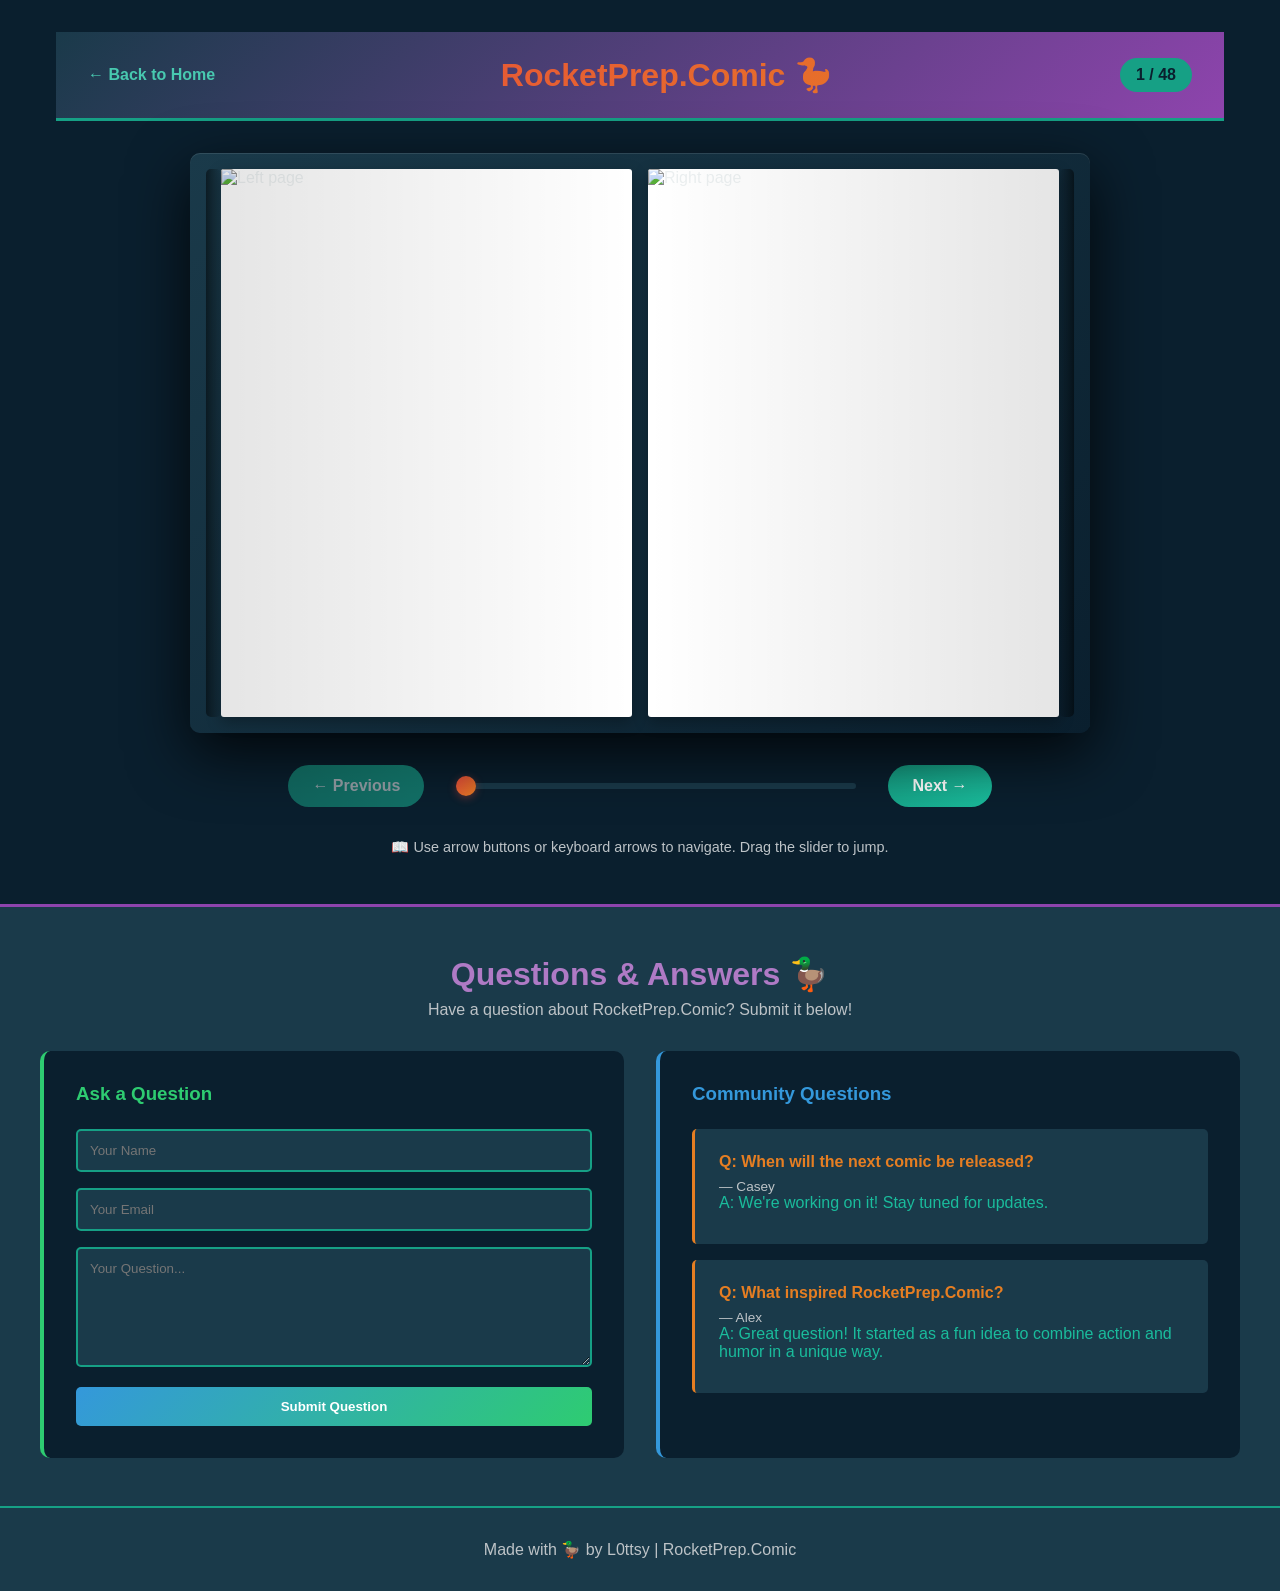
==== rocketprep-comic/index.html @ e880d272 "Add complete flipbook website with home page and comic viewer" ====
<!DOCTYPE html>
<html lang="en">
<head>
    <meta charset="UTF-8">
    <meta name="viewport" content="width=device-width, initial-scale=1.0">
    <title>RocketPrep.Comic - Flipbook Reader</title>
    <link rel="stylesheet" href="comic.css">
</head>
<body>
    <div class="comic-container">
        <!-- Header -->
        <header class="comic-header">
            <a href="../index.html" class="back-button">← Back to Home</a>
            <h1>RocketPrep.Comic 🦆</h1>
            <div class="page-counter">
                <span id="current-page">1</span> / <span id="total-pages">48</span>
            </div>
        </header>

        <!-- Flipbook -->
        <div class="flipbook-wrapper">
            <div class="book">
                <div class="book-spine-left"></div>
                
                <div class="pages-container">
                    <!-- Left Page -->
                    <div class="page page-left">
                        <img id="left-page-img" src="pages/page-000.jpg" alt="Left page">
                    </div>
                    
                    <!-- Right Page -->
                    <div class="page page-right">
                        <img id="right-page-img" src="pages/page-001.jpg" alt="Right page">
                    </div>
                </div>

                <div class="book-spine-right"></div>
            </div>
        </div>

        <!-- Controls -->
        <div class="controls">
            <button id="prev-button" class="nav-button">← Previous</button>
            
            <div class="slider-container">
                <input type="range" id="page-slider" min="0" max="47" value="0" class="page-slider">
            </div>
            
            <button id="next-button" class="nav-button">Next →</button>
        </div>

        <!-- Navigation Info -->
        <div class="nav-info">
            <p>📖 Use arrow buttons or keyboard arrows to navigate. Drag the slider to jump.</p>
        </div>
    </div>

    <!-- Q&A Section -->
    <section class="qna-section">
        <h2>Questions & Answers 🦆</h2>
        <p>Have a question about RocketPrep.Comic? Submit it below!</p>
        
        <div class="qna-container">
            <!-- Question Submission Form -->
            <div class="qna-form">
                <h3>Ask a Question</h3>
                <form id="qna-form">
                    <input 
                        type="text" 
                        id="name" 
                        placeholder="Your Name" 
                        required
                        class="form-input"
                    >
                    <input 
                        type="email" 
                        id="email" 
                        placeholder="Your Email" 
                        required
                        class="form-input"
                    >
                    <textarea 
                        id="question" 
                        placeholder="Your Question..." 
                        required
                        class="form-textarea"
                    ></textarea>
                    <button type="submit" class="submit-button">Submit Question</button>
                </form>
                <div id="form-message" class="form-message"></div>
            </div>

            <!-- Q&A Display -->
            <div class="qna-display">
                <h3>Community Questions</h3>
                <div id="qna-list" class="qna-list">
                    <p class="loading">Loading Q&A...</p>
                </div>
            </div>
        </div>
    </section>

    <!-- Footer -->
    <footer>
        <p>Made with 🦆 by L0ttsy | RocketPrep.Comic</p>
    </footer>

    <script src="comic.js"></script>
</body>
</html>
---- rocketprep-comic/comic.css ----
* {
    margin: 0;
    padding: 0;
    box-sizing: border-box;
}

:root {
    --primary-dark: #0a1f2e;
    --secondary-dark: #1a3a4a;
    --teal: #16a085;
    --teal-light: #48c9b0;
    --purple: #8e44ad;
    --purple-light: #af7ac5;
    --red: #e74c3c;
    --orange: #e67e22;
    --seafoam: #1abc9c;
    --royal-blue: #3498db;
    --lime: #2ecc71;
    --text-light: #ecf0f1;
    --text-muted: #bdc3c7;
}

body {
    font-family: 'Segoe UI', Tahoma, Geneva, Verdana, sans-serif;
    background-color: var(--primary-dark);
    color: var(--text-light);
}

/* Header */
.comic-header {
    background: linear-gradient(135deg, var(--secondary-dark), var(--purple));
    padding: 1.5rem 2rem;
    display: flex;
    justify-content: space-between;
    align-items: center;
    border-bottom: 3px solid var(--teal);
    flex-wrap: wrap;
    gap: 1rem;
}

.back-button {
    color: var(--teal-light);
    text-decoration: none;
    font-weight: bold;
    transition: color 0.3s ease;
}

.back-button:hover {
    color: var(--lime);
}

.comic-header h1 {
    flex: 1;
    text-align: center;
    background: linear-gradient(135deg, var(--red), var(--orange));
    -webkit-background-clip: text;
    -webkit-text-fill-color: transparent;
    background-clip: text;
    font-size: 2rem;
}

.page-counter {
    background-color: var(--teal);
    padding: 0.5rem 1rem;
    border-radius: 20px;
    font-weight: bold;
    color: var(--primary-dark);
}

/* Comic Container */
.comic-container {
    max-width: 1200px;
    margin: 2rem auto;
    padding: 0 1rem;
}

/* Flipbook */
.flipbook-wrapper {
    display: flex;
    justify-content: center;
    margin: 2rem 0;
    perspective: 1000px;
}

.book {
    display: flex;
    background: linear-gradient(135deg, var(--secondary-dark), var(--primary-dark));
    border-radius: 10px;
    box-shadow: 0 20px 60px rgba(0, 0, 0, 0.8), inset 0 1px 0 rgba(255, 255, 255, 0.1);
    padding: 1rem;
    max-width: 900px;
    width: 100%;
}

.book-spine-left,
.book-spine-right {
    width: 15px;
    background: linear-gradient(90deg, rgba(0, 0, 0, 0.5), transparent);
    border-radius: 5px;
}

.book-spine-right {
    background: linear-gradient(90deg, transparent, rgba(0, 0, 0, 0.5));
}

.pages-container {
    display: grid;
    grid-template-columns: 1fr 1fr;
    gap: 1rem;
    flex: 1;
    align-items: center;
}

.page {
    background: white;
    border-radius: 3px;
    overflow: hidden;
    box-shadow: 0 5px 15px rgba(0, 0, 0, 0.3);
    aspect-ratio: 9 / 12;
    display: flex;
    align-items: center;
    justify-content: center;
    cursor: pointer;
    transition: transform 0.3s ease;
    position: relative;
}

.page:hover {
    transform: scale(1.02);
}

.page img {
    width: 100%;
    height: 100%;
    object-fit: cover;
    display: block;
}

.page-left::before {
    content: '';
    position: absolute;
    top: 0;
    left: 0;
    width: 100%;
    height: 100%;
    background: linear-gradient(90deg, rgba(0, 0, 0, 0.1), transparent);
    pointer-events: none;
    z-index: 1;
}

.page-right::before {
    content: '';
    position: absolute;
    top: 0;
    right: 0;
    width: 100%;
    height: 100%;
    background: linear-gradient(90deg, transparent, rgba(0, 0, 0, 0.1));
    pointer-events: none;
    z-index: 1;
}

/* Controls */
.controls {
    display: flex;
    justify-content: center;
    align-items: center;
    gap: 2rem;
    margin: 2rem 0;
    flex-wrap: wrap;
}

.nav-button {
    padding: 0.75rem 1.5rem;
    background: linear-gradient(135deg, var(--teal), var(--seafoam));
    color: white;
    border: none;
    border-radius: 50px;
    font-weight: bold;
    cursor: pointer;
    transition: all 0.3s ease;
    font-size: 1rem;
}

.nav-button:hover {
    transform: translateY(-3px);
    box-shadow: 0 10px 25px rgba(22, 160, 133, 0.4);
}

.nav-button:active {
    transform: translateY(-1px);
}

.nav-button:disabled {
    opacity: 0.5;
    cursor: not-allowed;
    transform: none;
}

.slider-container {
    flex: 1;
    max-width: 400px;
    display: flex;
    align-items: center;
}

.page-slider {
    width: 100%;
    height: 6px;
    background: var(--secondary-dark);
    border-radius: 5px;
    outline: none;
    -webkit-appearance: none;
    appearance: none;
}

.page-slider::-webkit-slider-thumb {
    -webkit-appearance: none;
    appearance: none;
    width: 20px;
    height: 20px;
    background: linear-gradient(135deg, var(--red), var(--orange));
    cursor: pointer;
    border-radius: 50%;
    box-shadow: 0 2px 8px rgba(231, 76, 60, 0.4);
}

.page-slider::-moz-range-thumb {
    width: 20px;
    height: 20px;
    background: linear-gradient(135deg, var(--red), var(--orange));
    cursor: pointer;
    border-radius: 50%;
    border: none;
    box-shadow: 0 2px 8px rgba(231, 76, 60, 0.4);
}

.nav-info {
    text-align: center;
    color: var(--text-muted);
    font-size: 0.9rem;
    margin-bottom: 2rem;
}

/* Q&A Section */
.qna-section {
    background-color: var(--secondary-dark);
    padding: 3rem 2rem;
    margin: 3rem 0 0 0;
    border-top: 3px solid var(--purple);
}

.qna-section h2 {
    text-align: center;
    font-size: 2rem;
    margin-bottom: 0.5rem;
    color: var(--purple-light);
}

.qna-section > p {
    text-align: center;
    color: var(--text-muted);
    margin-bottom: 2rem;
}

.qna-container {
    max-width: 1200px;
    margin: 0 auto;
    display: grid;
    grid-template-columns: 1fr 1fr;
    gap: 2rem;
}

/* Q&A Form */
.qna-form {
    background-color: var(--primary-dark);
    padding: 2rem;
    border-radius: 10px;
    border-left: 4px solid var(--lime);
}

.qna-form h3 {
    color: var(--lime);
    margin-bottom: 1.5rem;
}

.form-input,
.form-textarea {
    width: 100%;
    padding: 0.75rem;
    margin-bottom: 1rem;
    background-color: var(--secondary-dark);
    border: 2px solid var(--teal);
    border-radius: 5px;
    color: var(--text-light);
    font-family: inherit;
    transition: border-color 0.3s ease;
}

.form-input:focus,
.form-textarea:focus {
    outline: none;
    border-color: var(--teal-light);
    box-shadow: 0 0 10px rgba(22, 160, 133, 0.2);
}

.form-textarea {
    resize: vertical;
    min-height: 120px;
}

.submit-button {
    width: 100%;
    padding: 0.75rem;
    background: linear-gradient(135deg, var(--royal-blue), var(--lime));
    color: white;
    border: none;
    border-radius: 5px;
    font-weight: bold;
    cursor: pointer;
    transition: all 0.3s ease;
}

.submit-button:hover {
    transform: translateY(-2px);
    box-shadow: 0 8px 20px rgba(52, 152, 219, 0.3);
}

.submit-button:disabled {
    opacity: 0.6;
    cursor: not-allowed;
}

.form-message {
    margin-top: 1rem;
    padding: 0.75rem;
    border-radius: 5px;
    text-align: center;
    display: none;
}

.form-message.success {
    display: block;
    background-color: rgba(46, 204, 113, 0.2);
    color: var(--lime);
    border: 1px solid var(--lime);
}

.form-message.error {
    display: block;
    background-color: rgba(231, 76, 60, 0.2);
    color: var(--red);
    border: 1px solid var(--red);
}

/* Q&A Display */
.qna-display {
    background-color: var(--primary-dark);
    padding: 2rem;
    border-radius: 10px;
    border-left: 4px solid var(--royal-blue);
}

.qna-display h3 {
    color: var(--royal-blue);
    margin-bottom: 1.5rem;
}

.qna-list {
    max-height: 500px;
    overflow-y: auto;
}

.qna-item {
    background-color: var(--secondary-dark);
    padding: 1.5rem;
    margin-bottom: 1rem;
    border-radius: 5px;
    border-left: 3px solid var(--orange);
    animation: slideIn 0.3s ease;
}

@keyframes slideIn {
    from {
        opacity: 0;
        transform: translateX(-20px);
    }
    to {
        opacity: 1;
        transform: translateX(0);
    }
}

.qna-item.answer {
    border-left-color: var(--seafoam);
    margin-left: 1rem;
}

.qna-question {
    font-weight: bold;
    color: var(--orange);
    margin-bottom: 0.5rem;
}

.qna-answer {
    color: var(--seafoam);
    margin-bottom: 0.5rem;
}

.qna-author {
    font-size: 0.85rem;
    color: var(--text-muted);
}

.loading {
    text-align: center;
    color: var(--text-muted);
}

.empty-state {
    text-align: center;
    color: var(--text-muted);
    padding: 2rem;
}

/* Footer */
footer {
    background-color: var(--secondary-dark);
    padding: 2rem;
    text-align: center;
    color: var(--text-muted);
    border-top: 2px solid var(--teal);
}

/* Responsive */
@media (max-width: 768px) {
    .comic-header {
        flex-direction: column;
    }

    .comic-header h1 {
        order: -1;
        width: 100%;
        font-size: 1.5rem;
    }

    .pages-container {
        grid-template-columns: 1fr;
    }

    .book {
        padding: 0.5rem;
    }

    .book-spine-left,
    .book-spine-right {
        display: none;
    }

    .controls {
        gap: 1rem;
    }

    .nav-button {
        flex: 1;
        min-width: 120px;
    }

    .slider-container {
        max-width: 100%;
    }

    .qna-container {
        grid-template-columns: 1fr;
    }

    .qna-item.answer {
        margin-left: 0.5rem;
    }
}
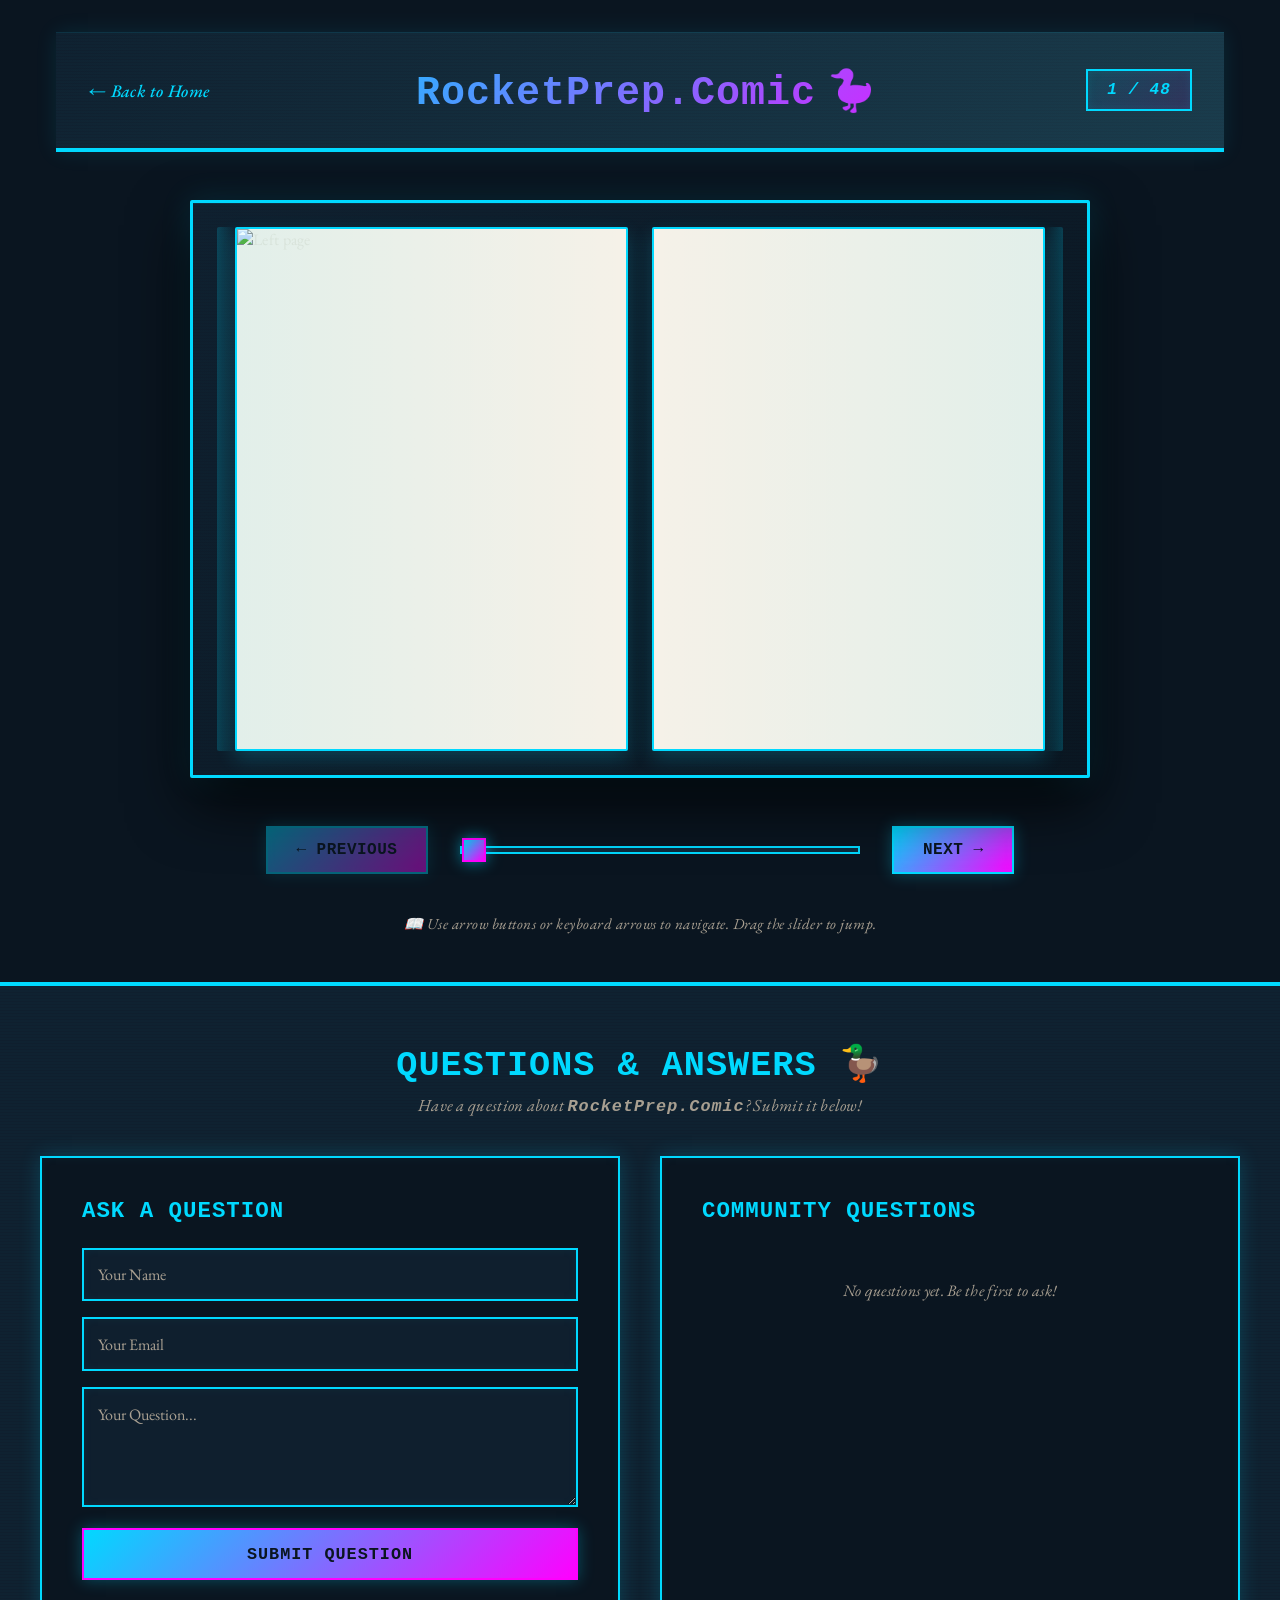
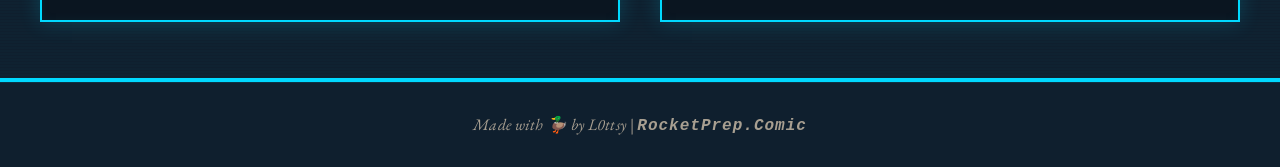
==== commit 50417980: "Update comic page with monospace font for RocketPrep.Comic and remove fake Q&A" ====
--- a/rocketprep-comic/index.html
+++ b/rocketprep-comic/index.html
@@ -4,14 +4,14 @@
     <meta charset="UTF-8">
     <meta name="viewport" content="width=device-width, initial-scale=1.0">
     <title>RocketPrep.Comic - Flipbook Reader</title>
-    <link rel="stylesheet" href="comic.css">
+    <link rel="stylesheet" href="comic.css?v=2">
 </head>
 <body>
     <div class="comic-container">
         <!-- Header -->
         <header class="comic-header">
             <a href="../index.html" class="back-button">← Back to Home</a>
-            <h1>RocketPrep.Comic 🦆</h1>
+            <h1><span class="rocket-prep-font">RocketPrep.Comic</span> 🦆</h1>
             <div class="page-counter">
                 <span id="current-page">1</span> / <span id="total-pages">48</span>
             </div>
@@ -58,7 +58,7 @@
     <!-- Q&A Section -->
     <section class="qna-section">
         <h2>Questions & Answers 🦆</h2>
-        <p>Have a question about RocketPrep.Comic? Submit it below!</p>
+        <p>Have a question about <span class="rocket-prep-font">RocketPrep.Comic</span>? Submit it below!</p>
         
         <div class="qna-container">
             <!-- Question Submission Form -->
@@ -94,7 +94,7 @@
             <div class="qna-display">
                 <h3>Community Questions</h3>
                 <div id="qna-list" class="qna-list">
-                    <p class="loading">Loading Q&A...</p>
+                    <p class="empty-state">No questions yet. Be the first to ask!</p>
                 </div>
             </div>
         </div>
@@ -102,9 +102,9 @@
 
     <!-- Footer -->
     <footer>
-        <p>Made with 🦆 by L0ttsy | RocketPrep.Comic</p>
+        <p>Made with 🦆 by L0ttsy | <span class="rocket-prep-font">RocketPrep.Comic</span></p>
     </footer>
 
-    <script src="comic.js"></script>
+    <script src="comic.js?v=2"></script>
 </body>
-</html>+</html>
--- a/rocketprep-comic/comic.css
+++ b/rocketprep-comic/comic.css
@@ -1,3 +1,5 @@
+@import url('https://fonts.googleapis.com/css2?family=EB+Garamond:ital,wght@0,400;0,500;0,600;0,700;1,400&display=swap');
+
 * {
     margin: 0;
     padding: 0;
@@ -5,66 +7,115 @@
 }
 
 :root {
-    --primary-dark: #0a1f2e;
-    --secondary-dark: #1a3a4a;
-    --teal: #16a085;
-    --teal-light: #48c9b0;
-    --purple: #8e44ad;
-    --purple-light: #af7ac5;
-    --red: #e74c3c;
-    --orange: #e67e22;
-    --seafoam: #1abc9c;
-    --royal-blue: #3498db;
-    --lime: #2ecc71;
-    --text-light: #ecf0f1;
-    --text-muted: #bdc3c7;
+    --primary-dark: #0a1520;
+    --secondary-dark: #0f1f2e;
+    --teal-victorian: #2d5a6f;
+    --teal-light: #5a8fa3;
+    --purple: #7b5b7e;
+    --purple-light: #a88fa0;
+    --red: #c74541;
+    --orange: #d8804d;
+    --seafoam: #4a9b8a;
+    --royal-blue: #3b5f8a;
+    --lime: #6fa876;
+    --cream: #f5f1e8;
+    --text-light: #e8e4d8;
+    --text-muted: #a89f91;
+    --sci-fi-blue: #00d9ff;
+    --sci-fi-purple: #ff00ff;
+    --sci-fi-grid: #1a3a4a;
 }
 
 body {
-    font-family: 'Segoe UI', Tahoma, Geneva, Verdana, sans-serif;
+    font-family: 'EB Garamond', serif;
     background-color: var(--primary-dark);
     color: var(--text-light);
+    font-size: 16px;
+    letter-spacing: 0.3px;
+}
+
+/* Monospace font for RocketPrep.Comic references */
+.rocket-prep-font {
+    font-family: 'Courier New', monospace;
+    font-weight: 700;
+    letter-spacing: 1px;
 }
 
 /* Header */
 .comic-header {
-    background: linear-gradient(135deg, var(--secondary-dark), var(--purple));
-    padding: 1.5rem 2rem;
+    background: linear-gradient(135deg, var(--secondary-dark), var(--sci-fi-grid));
+    padding: 2rem;
     display: flex;
     justify-content: space-between;
     align-items: center;
-    border-bottom: 3px solid var(--teal);
+    border-bottom: 4px solid var(--sci-fi-blue);
     flex-wrap: wrap;
-    gap: 1rem;
+    gap: 1.5rem;
+    box-shadow: inset 0 1px 0 rgba(0, 217, 255, 0.1), 0 0 20px rgba(0, 217, 255, 0.1);
+    position: relative;
+}
+
+.comic-header::before {
+    content: '';
+    position: absolute;
+    top: 0;
+    left: 0;
+    right: 0;
+    bottom: 0;
+    background: repeating-linear-gradient(
+        0deg,
+        rgba(0, 217, 255, 0.03) 0px,
+        transparent 1px,
+        transparent 2px,
+        rgba(0, 217, 255, 0.03) 3px
+    );
+    pointer-events: none;
+    z-index: 1;
 }
 
 .back-button {
-    color: var(--teal-light);
+    color: var(--sci-fi-blue);
     text-decoration: none;
-    font-weight: bold;
-    transition: color 0.3s ease;
+    font-weight: 500;
+    font-size: 1.1rem;
+    transition: all 0.3s ease;
+    font-style: italic;
+    position: relative;
+    z-index: 2;
 }
 
 .back-button:hover {
-    color: var(--lime);
+    color: var(--sci-fi-purple);
+    text-shadow: 0 0 10px rgba(0, 217, 255, 0.5);
 }
 
 .comic-header h1 {
     flex: 1;
     text-align: center;
-    background: linear-gradient(135deg, var(--red), var(--orange));
+    background: linear-gradient(135deg, var(--sci-fi-blue), var(--sci-fi-purple));
     -webkit-background-clip: text;
     -webkit-text-fill-color: transparent;
     background-clip: text;
-    font-size: 2rem;
+    font-size: 2.5rem;
+    font-weight: 700;
+    letter-spacing: 2px;
+    position: relative;
+    z-index: 2;
 }
 
 .page-counter {
-    background-color: var(--teal);
-    padding: 0.5rem 1rem;
-    border-radius: 20px;
-    font-weight: bold;
-    color: var(--primary-dark);
+    background: linear-gradient(135deg, rgba(0, 217, 255, 0.1), rgba(255, 0, 255, 0.1));
+    padding: 0.6rem 1.2rem;
+    border-radius: 0;
+    font-weight: 600;
+    color: var(--sci-fi-blue);
+    font-style: italic;
+    border: 2px solid var(--sci-fi-blue);
+    font-family: 'Courier New', monospace;
+    letter-spacing: 1px;
+    position: relative;
+    z-index: 2;
+    box-shadow: inset 0 0 10px rgba(0, 217, 255, 0.1);
 }
 
 /* Comic Container */
@@ -78,55 +129,79 @@
 .flipbook-wrapper {
     display: flex;
     justify-content: center;
-    margin: 2rem 0;
+    margin: 3rem 0;
     perspective: 1000px;
 }
 
 .book {
     display: flex;
     background: linear-gradient(135deg, var(--secondary-dark), var(--primary-dark));
-    border-radius: 10px;
-    box-shadow: 0 20px 60px rgba(0, 0, 0, 0.8), inset 0 1px 0 rgba(255, 255, 255, 0.1);
-    padding: 1rem;
+    border-radius: 2px;
+    box-shadow: 0 25px 60px rgba(0, 0, 0, 0.8), inset 0 1px 0 rgba(0, 217, 255, 0.1), 0 0 30px rgba(0, 217, 255, 0.15);
+    padding: 1.5rem;
     max-width: 900px;
     width: 100%;
+    border: 3px solid var(--sci-fi-blue);
+    position: relative;
+}
+
+.book::before {
+    content: '';
+    position: absolute;
+    top: 0;
+    left: 0;
+    right: 0;
+    bottom: 0;
+    background: repeating-linear-gradient(
+        0deg,
+        rgba(0, 217, 255, 0.02) 0px,
+        transparent 1px,
+        transparent 2px,
+        rgba(0, 217, 255, 0.02) 3px
+    );
+    pointer-events: none;
+    border-radius: 2px;
 }
 
 .book-spine-left,
 .book-spine-right {
-    width: 15px;
-    background: linear-gradient(90deg, rgba(0, 0, 0, 0.5), transparent);
-    border-radius: 5px;
+    width: 18px;
+    background: linear-gradient(90deg, rgba(0, 217, 255, 0.2), transparent);
+    border-radius: 2px;
 }
 
 .book-spine-right {
-    background: linear-gradient(90deg, transparent, rgba(0, 0, 0, 0.5));
+    background: linear-gradient(90deg, transparent, rgba(0, 217, 255, 0.2));
 }
 
 .pages-container {
     display: grid;
     grid-template-columns: 1fr 1fr;
-    gap: 1rem;
+    gap: 1.5rem;
     flex: 1;
     align-items: center;
+    position: relative;
+    z-index: 2;
 }
 
 .page {
-    background: white;
-    border-radius: 3px;
+    background: var(--cream);
+    border-radius: 2px;
     overflow: hidden;
-    box-shadow: 0 5px 15px rgba(0, 0, 0, 0.3);
+    box-shadow: 0 8px 20px rgba(0, 217, 255, 0.2);
     aspect-ratio: 9 / 12;
     display: flex;
     align-items: center;
     justify-content: center;
     cursor: pointer;
-    transition: transform 0.3s ease;
-    position: relative;
+    transition: all 0.3s ease;
+    position: relative;
+    border: 2px solid var(--sci-fi-blue);
 }
 
 .page:hover {
     transform: scale(1.02);
+    box-shadow: 0 12px 30px rgba(0, 217, 255, 0.4);
 }
 
 .page img {
@@ -143,7 +218,7 @@
     left: 0;
     width: 100%;
     height: 100%;
-    background: linear-gradient(90deg, rgba(0, 0, 0, 0.1), transparent);
+    background: linear-gradient(90deg, rgba(0, 217, 255, 0.08), transparent);
     pointer-events: none;
     z-index: 1;
 }
@@ -155,7 +230,7 @@
     right: 0;
     width: 100%;
     height: 100%;
-    background: linear-gradient(90deg, transparent, rgba(0, 0, 0, 0.1));
+    background: linear-gradient(90deg, transparent, rgba(0, 217, 255, 0.08));
     pointer-events: none;
     z-index: 1;
 }
@@ -166,25 +241,30 @@
     justify-content: center;
     align-items: center;
     gap: 2rem;
-    margin: 2rem 0;
+    margin: 2.5rem 0;
     flex-wrap: wrap;
 }
 
 .nav-button {
-    padding: 0.75rem 1.5rem;
-    background: linear-gradient(135deg, var(--teal), var(--seafoam));
-    color: white;
-    border: none;
-    border-radius: 50px;
-    font-weight: bold;
+    padding: 0.8rem 1.8rem;
+    background: linear-gradient(135deg, var(--sci-fi-blue), var(--sci-fi-purple));
+    color: var(--primary-dark);
+    border: 2px solid var(--sci-fi-blue);
+    border-radius: 0;
+    font-weight: 600;
     cursor: pointer;
     transition: all 0.3s ease;
     font-size: 1rem;
+    font-family: 'Courier New', monospace;
+    letter-spacing: 0.5px;
+    box-shadow: 0 0 15px rgba(0, 217, 255, 0.3), inset 0 0 10px rgba(0, 217, 255, 0.1);
+    text-transform: uppercase;
 }
 
 .nav-button:hover {
     transform: translateY(-3px);
-    box-shadow: 0 10px 25px rgba(22, 160, 133, 0.4);
+    box-shadow: 0 0 25px rgba(0, 217, 255, 0.6), inset 0 0 15px rgba(0, 217, 255, 0.2);
+    background: linear-gradient(135deg, var(--sci-fi-purple), var(--sci-fi-blue));
 }
 
 .nav-button:active {
@@ -192,7 +272,7 @@
 }
 
 .nav-button:disabled {
-    opacity: 0.5;
+    opacity: 0.4;
     cursor: not-allowed;
     transform: none;
 }
@@ -206,61 +286,94 @@
 
 .page-slider {
     width: 100%;
-    height: 6px;
+    height: 8px;
     background: var(--secondary-dark);
-    border-radius: 5px;
+    border-radius: 0;
     outline: none;
     -webkit-appearance: none;
     appearance: none;
+    border: 2px solid var(--sci-fi-blue);
+    box-shadow: inset 0 0 10px rgba(0, 217, 255, 0.1);
 }
 
 .page-slider::-webkit-slider-thumb {
     -webkit-appearance: none;
     appearance: none;
-    width: 20px;
-    height: 20px;
-    background: linear-gradient(135deg, var(--red), var(--orange));
+    width: 24px;
+    height: 24px;
+    background: linear-gradient(135deg, var(--sci-fi-blue), var(--sci-fi-purple));
     cursor: pointer;
-    border-radius: 50%;
-    box-shadow: 0 2px 8px rgba(231, 76, 60, 0.4);
+    border-radius: 0;
+    box-shadow: 0 0 15px rgba(0, 217, 255, 0.6);
+    border: 2px solid var(--sci-fi-purple);
 }
 
 .page-slider::-moz-range-thumb {
-    width: 20px;
-    height: 20px;
-    background: linear-gradient(135deg, var(--red), var(--orange));
+    width: 24px;
+    height: 24px;
+    background: linear-gradient(135deg, var(--sci-fi-blue), var(--sci-fi-purple));
     cursor: pointer;
-    border-radius: 50%;
-    border: none;
-    box-shadow: 0 2px 8px rgba(231, 76, 60, 0.4);
+    border-radius: 0;
+    border: 2px solid var(--sci-fi-purple);
+    box-shadow: 0 0 15px rgba(0, 217, 255, 0.6);
 }
 
 .nav-info {
     text-align: center;
     color: var(--text-muted);
-    font-size: 0.9rem;
+    font-size: 0.95rem;
     margin-bottom: 2rem;
+    font-style: italic;
+    letter-spacing: 0.5px;
 }
 
 /* Q&A Section */
 .qna-section {
     background-color: var(--secondary-dark);
-    padding: 3rem 2rem;
+    padding: 3.5rem 2rem;
     margin: 3rem 0 0 0;
-    border-top: 3px solid var(--purple);
+    border-top: 4px solid var(--sci-fi-blue);
+    position: relative;
+}
+
+.qna-section::before {
+    content: '';
+    position: absolute;
+    top: 0;
+    left: 0;
+    right: 0;
+    bottom: 0;
+    background: repeating-linear-gradient(
+        0deg,
+        rgba(0, 217, 255, 0.03) 0px,
+        transparent 1px,
+        transparent 2px,
+        rgba(0, 217, 255, 0.03) 3px
+    );
+    pointer-events: none;
 }
 
 .qna-section h2 {
     text-align: center;
-    font-size: 2rem;
+    font-size: 2.2rem;
     margin-bottom: 0.5rem;
-    color: var(--purple-light);
+    color: var(--sci-fi-blue);
+    font-weight: 700;
+    letter-spacing: 1px;
+    position: relative;
+    z-index: 1;
+    font-family: 'Courier New', monospace;
+    text-transform: uppercase;
 }
 
 .qna-section > p {
     text-align: center;
     color: var(--text-muted);
-    margin-bottom: 2rem;
+    margin-bottom: 2.5rem;
+    font-style: italic;
+    font-size: 1.05rem;
+    position: relative;
+    z-index: 1;
 }
 
 .qna-container {
@@ -268,40 +381,55 @@
     margin: 0 auto;
     display: grid;
     grid-template-columns: 1fr 1fr;
-    gap: 2rem;
+    gap: 2.5rem;
+    position: relative;
+    z-index: 1;
 }
 
 /* Q&A Form */
 .qna-form {
     background-color: var(--primary-dark);
-    padding: 2rem;
-    border-radius: 10px;
-    border-left: 4px solid var(--lime);
+    padding: 2.5rem;
+    border-radius: 0;
+    border: 2px solid var(--sci-fi-blue);
+    box-shadow: 0 0 20px rgba(0, 217, 255, 0.2), inset 0 0 10px rgba(0, 217, 255, 0.05);
 }
 
 .qna-form h3 {
-    color: var(--lime);
+    color: var(--sci-fi-blue);
     margin-bottom: 1.5rem;
+    font-size: 1.4rem;
+    font-weight: 600;
+    font-family: 'Courier New', monospace;
+    text-transform: uppercase;
+    letter-spacing: 1px;
 }
 
 .form-input,
 .form-textarea {
     width: 100%;
-    padding: 0.75rem;
+    padding: 0.9rem;
     margin-bottom: 1rem;
     background-color: var(--secondary-dark);
-    border: 2px solid var(--teal);
-    border-radius: 5px;
+    border: 2px solid var(--sci-fi-blue);
+    border-radius: 0;
     color: var(--text-light);
-    font-family: inherit;
-    transition: border-color 0.3s ease;
+    font-family: 'EB Garamond', serif;
+    transition: all 0.3s ease;
+    font-size: 1rem;
+    box-shadow: inset 0 0 10px rgba(0, 217, 255, 0.05);
+}
+
+.form-input::placeholder,
+.form-textarea::placeholder {
+    color: var(--text-muted);
 }
 
 .form-input:focus,
 .form-textarea:focus {
     outline: none;
-    border-color: var(--teal-light);
-    box-shadow: 0 0 10px rgba(22, 160, 133, 0.2);
+    border-color: var(--sci-fi-purple);
+    box-shadow: 0 0 15px rgba(0, 217, 255, 0.3), inset 0 0 10px rgba(0, 217, 255, 0.1);
 }
 
 .form-textarea {
@@ -311,19 +439,25 @@
 
 .submit-button {
     width: 100%;
-    padding: 0.75rem;
-    background: linear-gradient(135deg, var(--royal-blue), var(--lime));
-    color: white;
-    border: none;
-    border-radius: 5px;
-    font-weight: bold;
+    padding: 0.9rem;
+    background: linear-gradient(135deg, var(--sci-fi-blue), var(--sci-fi-purple));
+    color: var(--primary-dark);
+    border: 2px solid var(--sci-fi-purple);
+    border-radius: 0;
+    font-weight: 600;
     cursor: pointer;
     transition: all 0.3s ease;
+    font-family: 'Courier New', monospace;
+    font-size: 1.05rem;
+    letter-spacing: 1px;
+    text-transform: uppercase;
+    box-shadow: 0 0 15px rgba(0, 217, 255, 0.3);
 }
 
 .submit-button:hover {
     transform: translateY(-2px);
-    box-shadow: 0 8px 20px rgba(52, 152, 219, 0.3);
+    box-shadow: 0 0 25px rgba(0, 217, 255, 0.6);
+    background: linear-gradient(135deg, var(--sci-fi-purple), var(--sci-fi-blue));
 }
 
 .submit-button:disabled {
@@ -333,37 +467,46 @@
 
 .form-message {
     margin-top: 1rem;
-    padding: 0.75rem;
-    border-radius: 5px;
+    padding: 0.9rem;
+    border-radius: 0;
     text-align: center;
     display: none;
+    font-weight: 500;
 }
 
 .form-message.success {
     display: block;
-    background-color: rgba(46, 204, 113, 0.2);
-    color: var(--lime);
-    border: 1px solid var(--lime);
+    background-color: rgba(0, 217, 255, 0.15);
+    color: var(--sci-fi-blue);
+    border: 2px solid var(--sci-fi-blue);
+    box-shadow: 0 0 15px rgba(0, 217, 255, 0.2);
 }
 
 .form-message.error {
     display: block;
-    background-color: rgba(231, 76, 60, 0.2);
+    background-color: rgba(199, 69, 65, 0.15);
     color: var(--red);
-    border: 1px solid var(--red);
+    border: 2px solid var(--red);
+    box-shadow: 0 0 15px rgba(199, 69, 65, 0.2);
 }
 
 /* Q&A Display */
 .qna-display {
     background-color: var(--primary-dark);
-    padding: 2rem;
-    border-radius: 10px;
-    border-left: 4px solid var(--royal-blue);
+    padding: 2.5rem;
+    border-radius: 0;
+    border: 2px solid var(--sci-fi-blue);
+    box-shadow: 0 0 20px rgba(0, 217, 255, 0.2), inset 0 0 10px rgba(0, 217, 255, 0.05);
 }
 
 .qna-display h3 {
-    color: var(--royal-blue);
+    color: var(--sci-fi-blue);
     margin-bottom: 1.5rem;
+    font-size: 1.4rem;
+    font-weight: 600;
+    font-family: 'Courier New', monospace;
+    text-transform: uppercase;
+    letter-spacing: 1px;
 }
 
 .qna-list {
@@ -375,9 +518,12 @@
     background-color: var(--secondary-dark);
     padding: 1.5rem;
     margin-bottom: 1rem;
-    border-radius: 5px;
-    border-left: 3px solid var(--orange);
+    border-radius: 0;
+    border-left: 4px solid var(--sci-fi-purple);
+    border: 2px solid var(--sci-fi-blue);
+    border-left: 4px solid var(--sci-fi-purple);
     animation: slideIn 0.3s ease;
+    box-shadow: 0 0 10px rgba(0, 217, 255, 0.1);
 }
 
 @keyframes slideIn {
@@ -392,35 +538,41 @@
 }
 
 .qna-item.answer {
-    border-left-color: var(--seafoam);
+    border-left-color: var(--sci-fi-blue);
     margin-left: 1rem;
 }
 
 .qna-question {
-    font-weight: bold;
-    color: var(--orange);
+    font-weight: 600;
+    color: var(--sci-fi-purple);
     margin-bottom: 0.5rem;
+    font-size: 1.05rem;
+    font-family: 'Courier New', monospace;
 }
 
 .qna-answer {
-    color: var(--seafoam);
+    color: var(--sci-fi-blue);
     margin-bottom: 0.5rem;
+    font-style: italic;
 }
 
 .qna-author {
-    font-size: 0.85rem;
+    font-size: 0.9rem;
     color: var(--text-muted);
+    font-style: italic;
 }
 
 .loading {
     text-align: center;
     color: var(--text-muted);
+    font-style: italic;
 }
 
 .empty-state {
     text-align: center;
     color: var(--text-muted);
     padding: 2rem;
+    font-style: italic;
 }
 
 /* Footer */
@@ -429,19 +581,22 @@
     padding: 2rem;
     text-align: center;
     color: var(--text-muted);
-    border-top: 2px solid var(--teal);
+    border-top: 4px solid var(--sci-fi-blue);
+    font-style: italic;
+    box-shadow: inset 0 1px 0 rgba(0, 217, 255, 0.1);
 }
 
 /* Responsive */
 @media (max-width: 768px) {
     .comic-header {
         flex-direction: column;
+        padding: 1.5rem;
     }
 
     .comic-header h1 {
         order: -1;
         width: 100%;
-        font-size: 1.5rem;
+        font-size: 1.8rem;
     }
 
     .pages-container {
@@ -449,7 +604,7 @@
     }
 
     .book {
-        padding: 0.5rem;
+        padding: 0.75rem;
     }
 
     .book-spine-left,
@@ -463,7 +618,9 @@
 
     .nav-button {
         flex: 1;
-        min-width: 120px;
+        min-width: 100px;
+        font-size: 0.95rem;
+        padding: 0.6rem 1.2rem;
     }
 
     .slider-container {
@@ -477,4 +634,9 @@
     .qna-item.answer {
         margin-left: 0.5rem;
     }
-}+
+    .qna-form,
+    .qna-display {
+        padding: 1.5rem;
+    }
+}
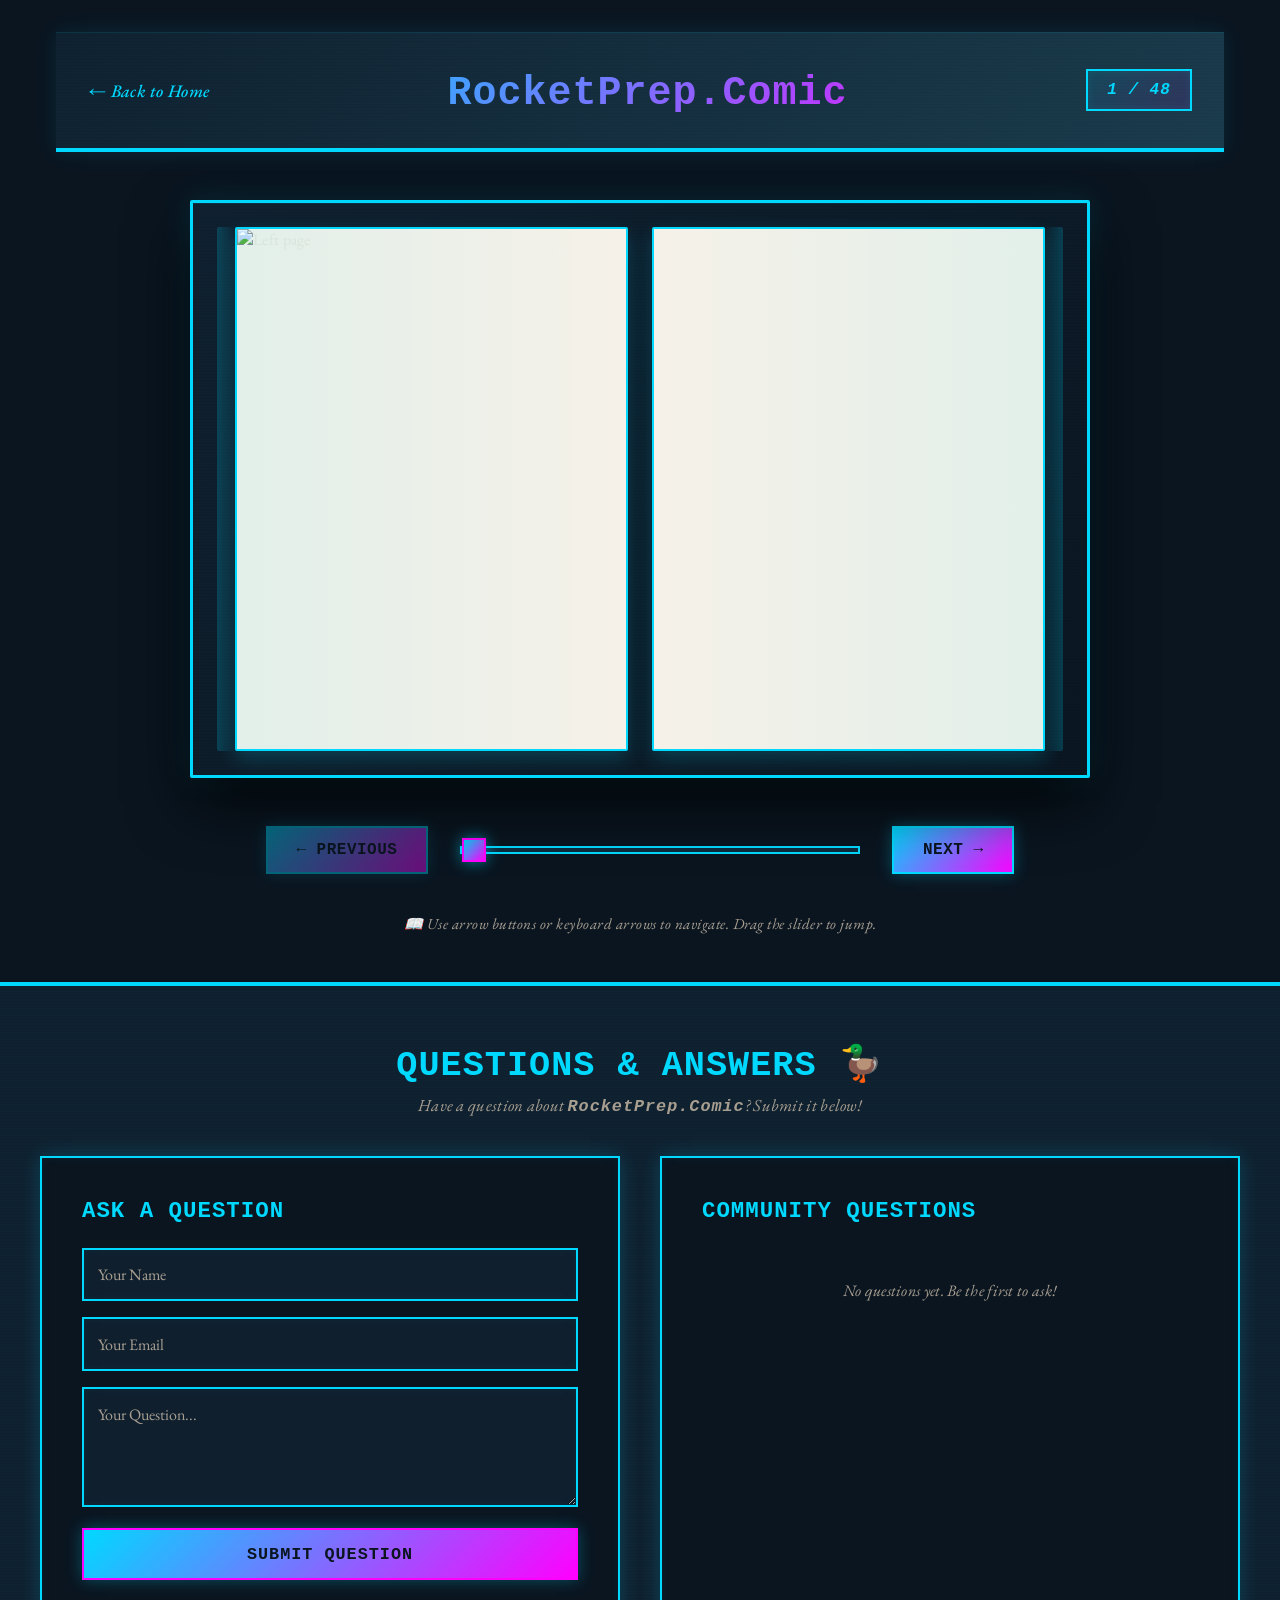
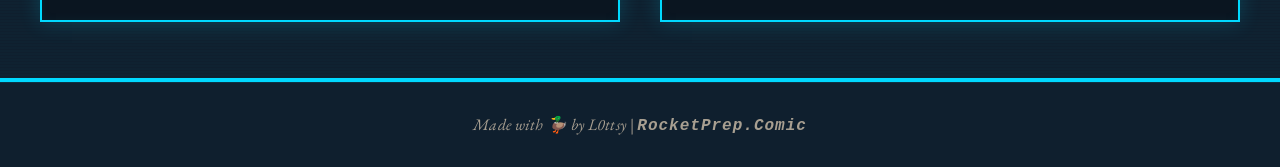
==== commit 3fa86215: "Update index.html" ====
--- a/rocketprep-comic/index.html
+++ b/rocketprep-comic/index.html
@@ -11,7 +11,7 @@
         <!-- Header -->
         <header class="comic-header">
             <a href="../index.html" class="back-button">← Back to Home</a>
-            <h1><span class="rocket-prep-font">RocketPrep.Comic</span> 🦆</h1>
+            <h1><span class="rocket-prep-font">RocketPrep.Comic</span> </h1>
             <div class="page-counter">
                 <span id="current-page">1</span> / <span id="total-pages">48</span>
             </div>
@@ -25,12 +25,12 @@
                 <div class="pages-container">
                     <!-- Left Page -->
                     <div class="page page-left">
-                        <img id="left-page-img" src="pages/page-000.jpg" alt="Left page">
+                        <img id="left-page-img" src="pages/page-001.jpg" alt="Left page">
                     </div>
                     
                     <!-- Right Page -->
                     <div class="page page-right">
-                        <img id="right-page-img" src="pages/page-001.jpg" alt="Right page">
+                        <img id="right-page-img" src="pages/page-002.jpg" alt="Right page">
                     </div>
                 </div>
 
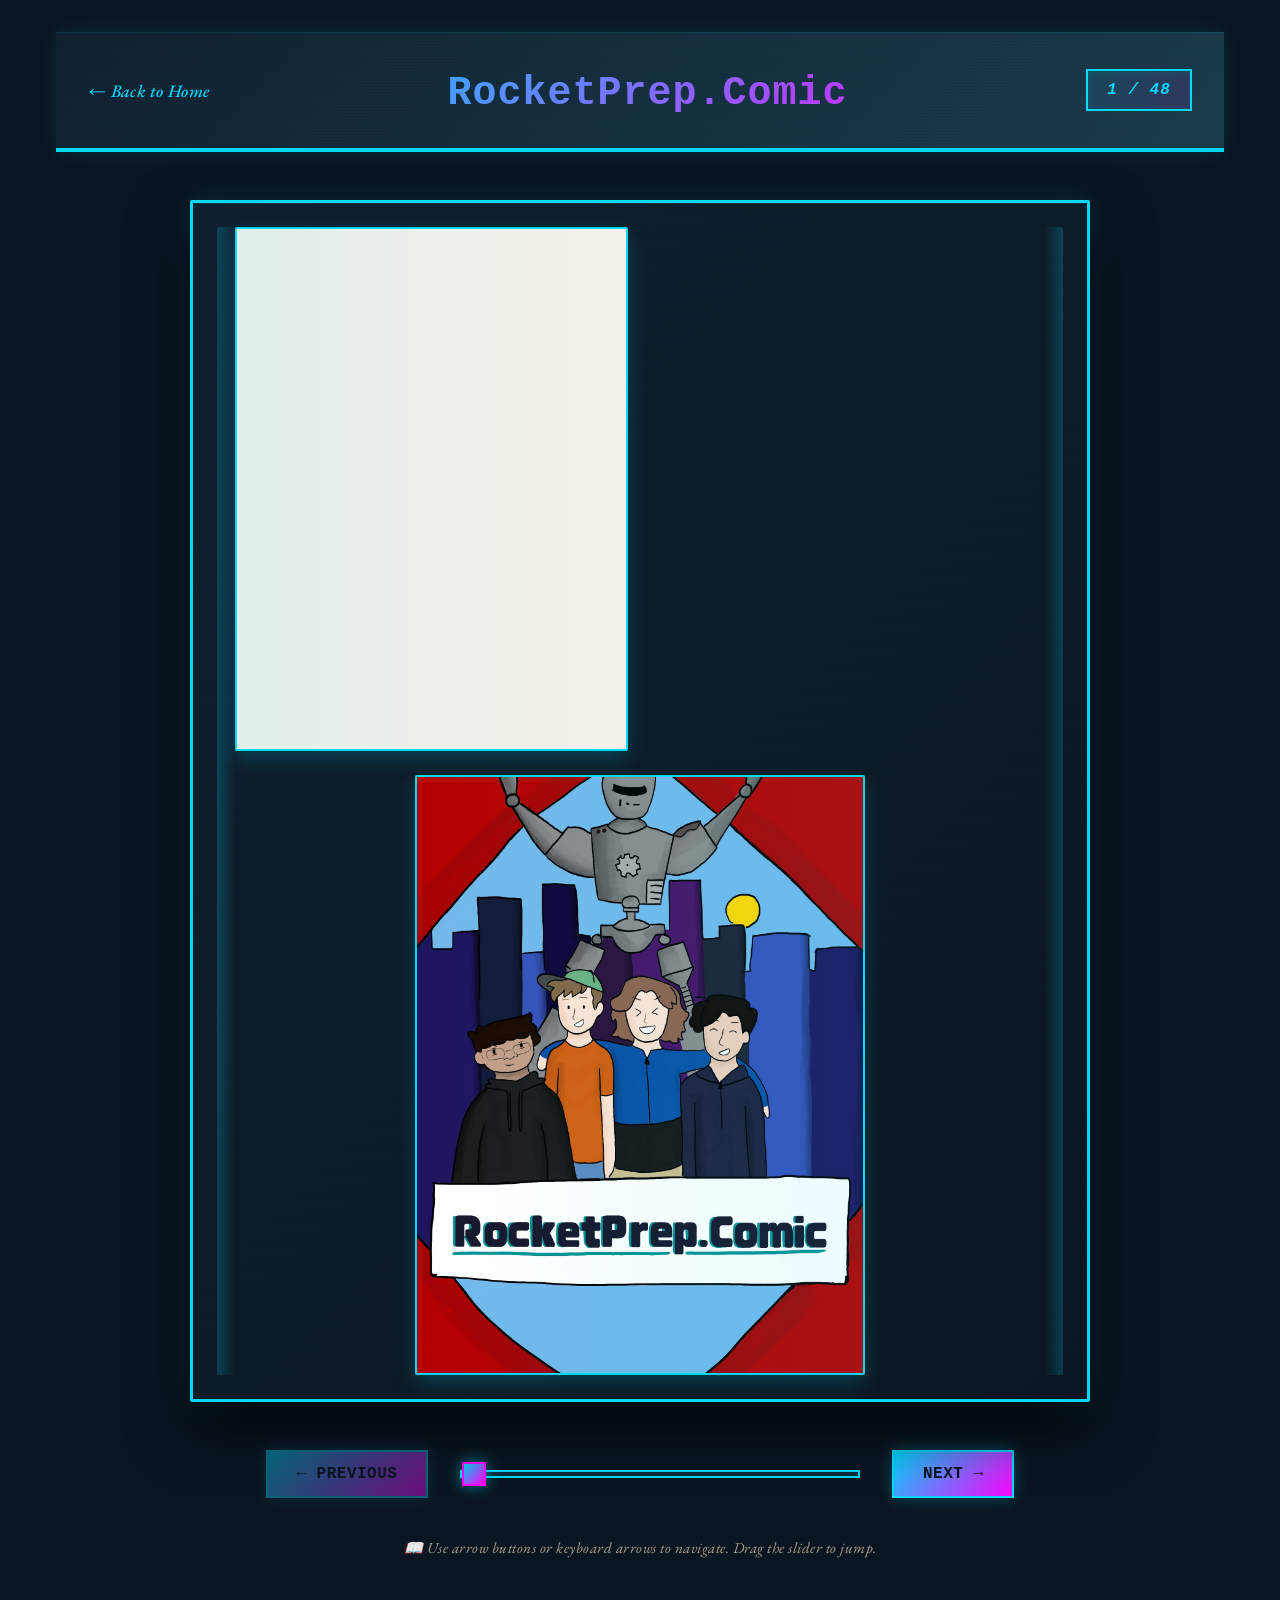
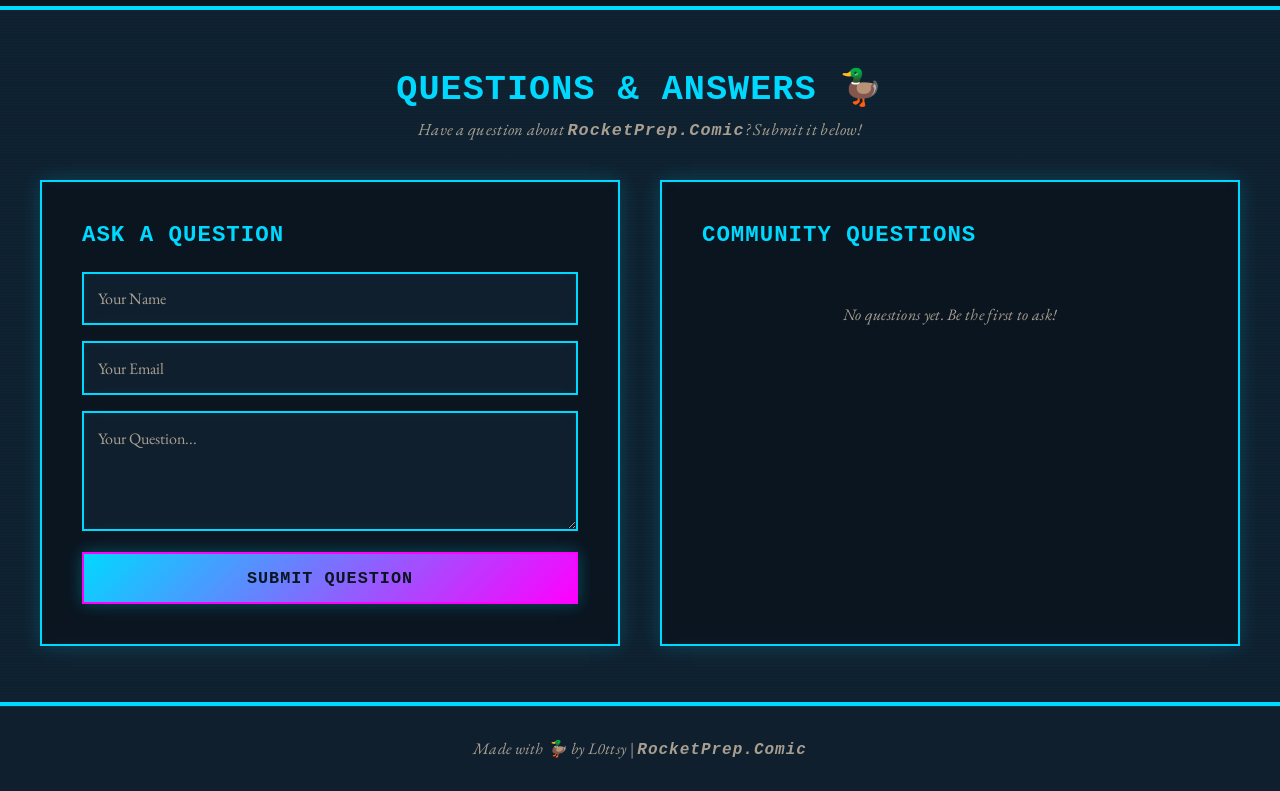
==== commit 3c9d8565: "Revert to working version" ====
--- a/rocketprep-comic/index.html
+++ b/rocketprep-comic/index.html
@@ -107,4 +107,4 @@
 
     <script src="comic.js?v=2"></script>
 </body>
-</html>
+</html>
--- a/rocketprep-comic/comic.css
+++ b/rocketprep-comic/comic.css
@@ -34,14 +34,12 @@
     letter-spacing: 0.3px;
 }
 
-/* Monospace font for RocketPrep.Comic references */
 .rocket-prep-font {
     font-family: 'Courier New', monospace;
     font-weight: 700;
     letter-spacing: 1px;
 }
 
-/* Header */
 .comic-header {
     background: linear-gradient(135deg, var(--secondary-dark), var(--sci-fi-grid));
     padding: 2rem;
@@ -118,14 +116,12 @@
     box-shadow: inset 0 0 10px rgba(0, 217, 255, 0.1);
 }
 
-/* Comic Container */
 .comic-container {
     max-width: 1200px;
     margin: 2rem auto;
     padding: 0 1rem;
 }
 
-/* Flipbook */
 .flipbook-wrapper {
     display: flex;
     justify-content: center;
@@ -197,6 +193,7 @@
     transition: all 0.3s ease;
     position: relative;
     border: 2px solid var(--sci-fi-blue);
+    min-height: 400px;
 }
 
 .page:hover {
@@ -235,7 +232,12 @@
     z-index: 1;
 }
 
-/* Controls */
+.page.single-page {
+    grid-column: 1 / -1;
+    max-width: 450px;
+    margin: 0 auto;
+}
+
 .controls {
     display: flex;
     justify-content: center;
@@ -327,7 +329,6 @@
     letter-spacing: 0.5px;
 }
 
-/* Q&A Section */
 .qna-section {
     background-color: var(--secondary-dark);
     padding: 3.5rem 2rem;
@@ -386,7 +387,6 @@
     z-index: 1;
 }
 
-/* Q&A Form */
 .qna-form {
     background-color: var(--primary-dark);
     padding: 2.5rem;
@@ -490,7 +490,6 @@
     box-shadow: 0 0 15px rgba(199, 69, 65, 0.2);
 }
 
-/* Q&A Display */
 .qna-display {
     background-color: var(--primary-dark);
     padding: 2.5rem;
@@ -575,7 +574,6 @@
     font-style: italic;
 }
 
-/* Footer */
 footer {
     background-color: var(--secondary-dark);
     padding: 2rem;
@@ -586,7 +584,6 @@
     box-shadow: inset 0 1px 0 rgba(0, 217, 255, 0.1);
 }
 
-/* Responsive */
 @media (max-width: 768px) {
     .comic-header {
         flex-direction: column;
@@ -601,6 +598,23 @@
 
     .pages-container {
         grid-template-columns: 1fr;
+    }
+
+    .page {
+        grid-column: 1;
+    }
+
+    .page.single-page {
+        grid-column: 1;
+    }
+
+    .page-left {
+        display: none !important;
+    }
+
+    .page-right {
+        display: flex !important;
+        grid-column: 1;
     }
 
     .book {
@@ -639,4 +653,4 @@
     .qna-display {
         padding: 1.5rem;
     }
-}
+}
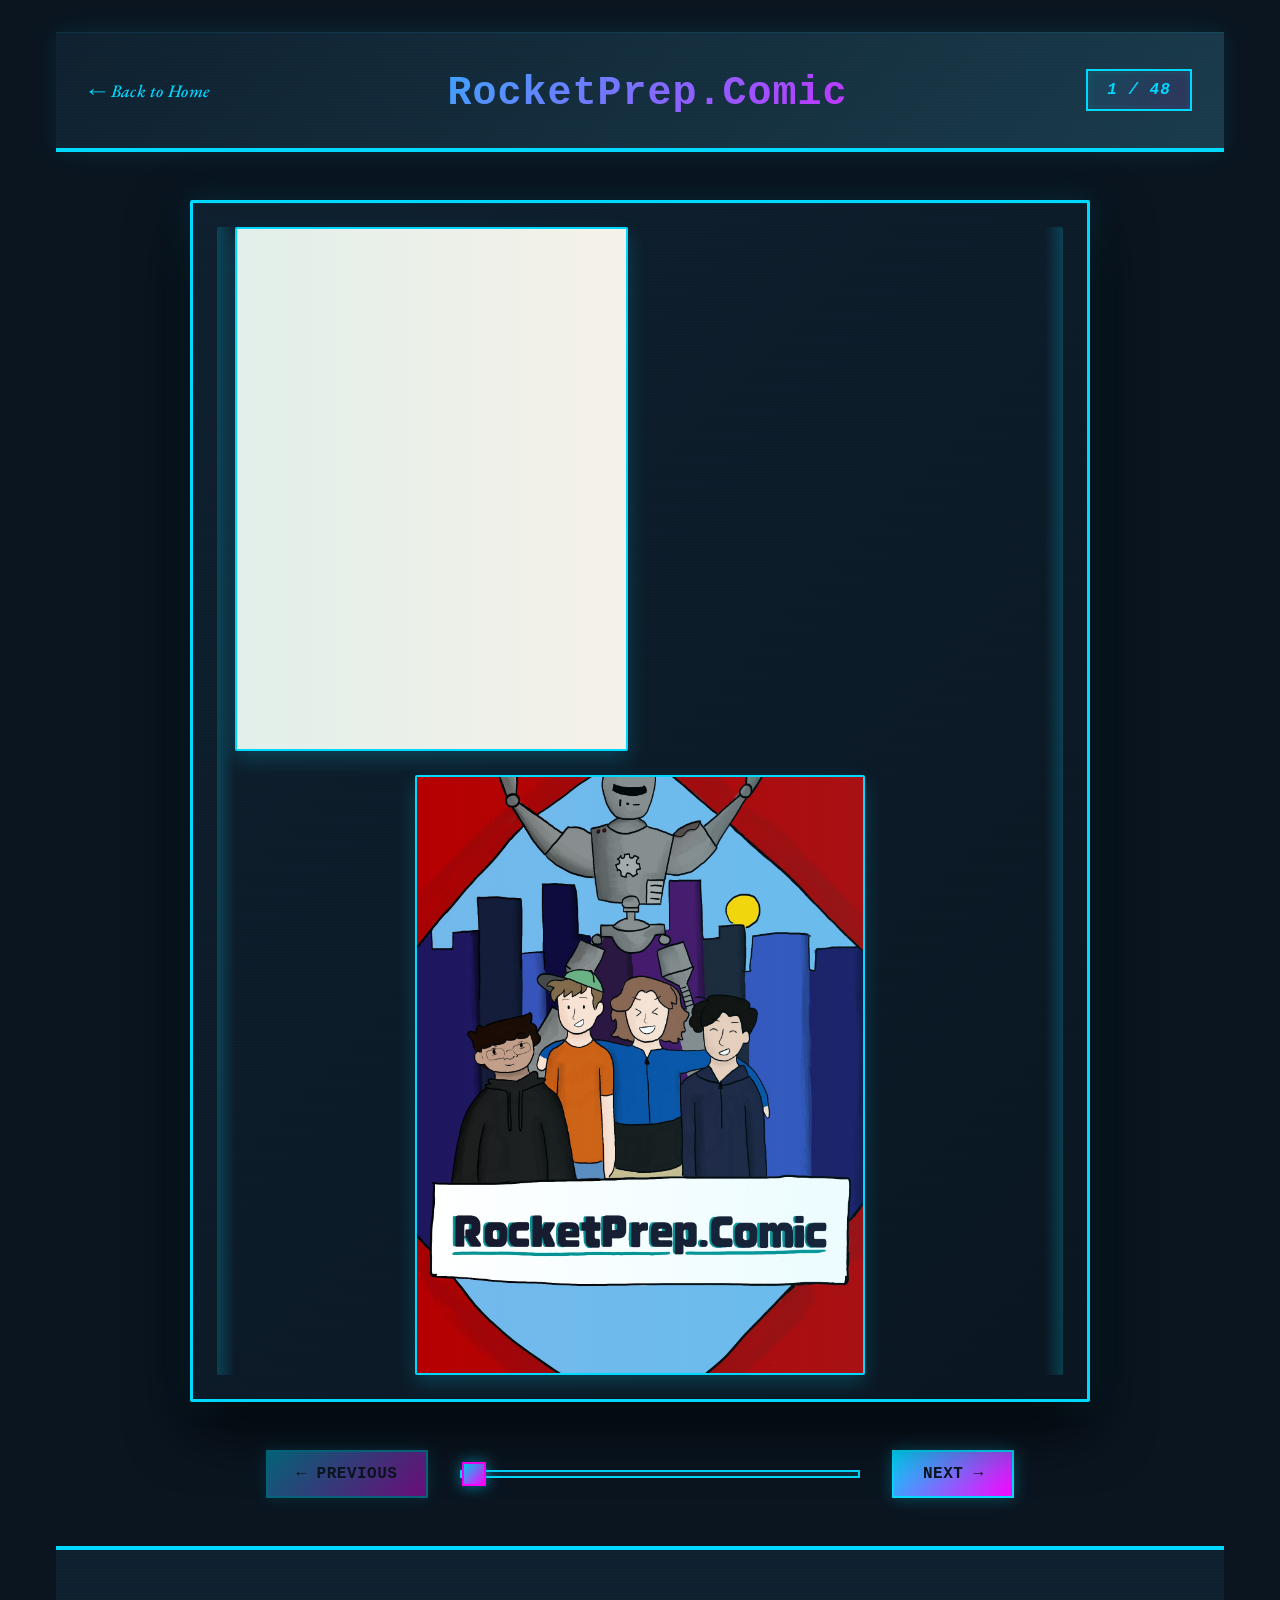
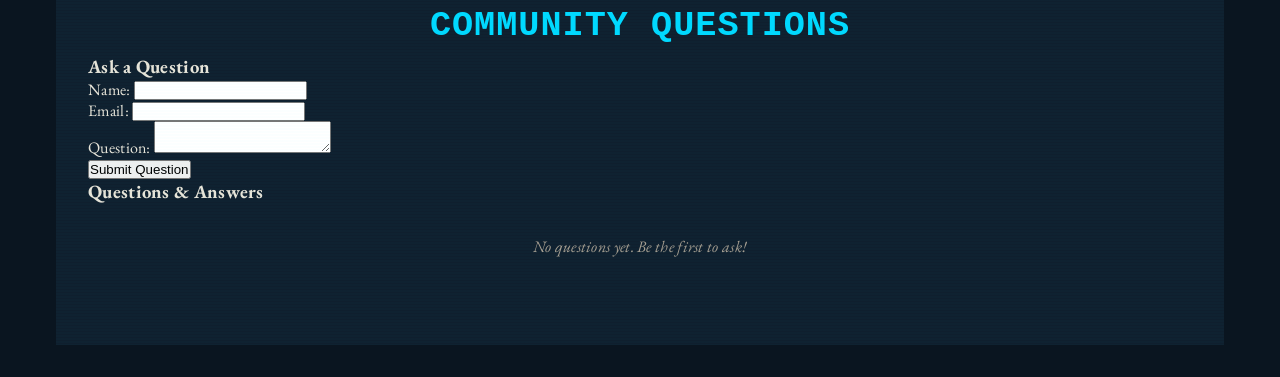
==== commit afef58f2: "Update slider max to 48 for new page count" ====
--- a/rocketprep-comic/index.html
+++ b/rocketprep-comic/index.html
@@ -4,7 +4,7 @@
     <meta charset="UTF-8">
     <meta name="viewport" content="width=device-width, initial-scale=1.0">
     <title>RocketPrep.Comic - Flipbook Reader</title>
-    <link rel="stylesheet" href="comic.css?v=2">
+    <link rel="stylesheet" href="comic.css?v=3">
 </head>
 <body>
     <div class="comic-container">
@@ -13,7 +13,7 @@
             <a href="../index.html" class="back-button">← Back to Home</a>
             <h1><span class="rocket-prep-font">RocketPrep.Comic</span> </h1>
             <div class="page-counter">
-                <span id="current-page">1</span> / <span id="total-pages">48</span>
+                <span id="current-page">1</span> / <span id="total-pages">49</span>
             </div>
         </header>
 
@@ -43,68 +43,45 @@
             <button id="prev-button" class="nav-button">← Previous</button>
             
             <div class="slider-container">
-                <input type="range" id="page-slider" min="0" max="47" value="0" class="page-slider">
+                <input type="range" id="page-slider" min="0" max="48" value="0" class="page-slider">
             </div>
             
             <button id="next-button" class="nav-button">Next →</button>
         </div>
 
-        <!-- Navigation Info -->
-        <div class="nav-info">
-            <p>📖 Use arrow buttons or keyboard arrows to navigate. Drag the slider to jump.</p>
-        </div>
+        <!-- Community Questions Section -->
+        <section class="qna-section">
+            <h2>Community Questions</h2>
+            
+            <!-- Q&A Form -->
+            <div class="qna-form-container">
+                <h3>Ask a Question</h3>
+                <form id="qna-form">
+                    <div class="form-group">
+                        <label for="name">Name:</label>
+                        <input type="text" id="name" required>
+                    </div>
+                    <div class="form-group">
+                        <label for="email">Email:</label>
+                        <input type="email" id="email" required>
+                    </div>
+                    <div class="form-group">
+                        <label for="question">Question:</label>
+                        <textarea id="question" required></textarea>
+                    </div>
+                    <button type="submit" class="submit-btn">Submit Question</button>
+                    <div id="form-message" class="form-message"></div>
+                </form>
+            </div>
+            
+            <!-- Q&A List -->
+            <div class="qna-list-container">
+                <h3>Questions & Answers</h3>
+                <div id="qna-list" class="qna-list"></div>
+            </div>
+        </section>
     </div>
 
-    <!-- Q&A Section -->
-    <section class="qna-section">
-        <h2>Questions & Answers 🦆</h2>
-        <p>Have a question about <span class="rocket-prep-font">RocketPrep.Comic</span>? Submit it below!</p>
-        
-        <div class="qna-container">
-            <!-- Question Submission Form -->
-            <div class="qna-form">
-                <h3>Ask a Question</h3>
-                <form id="qna-form">
-                    <input 
-                        type="text" 
-                        id="name" 
-                        placeholder="Your Name" 
-                        required
-                        class="form-input"
-                    >
-                    <input 
-                        type="email" 
-                        id="email" 
-                        placeholder="Your Email" 
-                        required
-                        class="form-input"
-                    >
-                    <textarea 
-                        id="question" 
-                        placeholder="Your Question..." 
-                        required
-                        class="form-textarea"
-                    ></textarea>
-                    <button type="submit" class="submit-button">Submit Question</button>
-                </form>
-                <div id="form-message" class="form-message"></div>
-            </div>
-
-            <!-- Q&A Display -->
-            <div class="qna-display">
-                <h3>Community Questions</h3>
-                <div id="qna-list" class="qna-list">
-                    <p class="empty-state">No questions yet. Be the first to ask!</p>
-                </div>
-            </div>
-        </div>
-    </section>
-
-    <!-- Footer -->
-    <footer>
-        <p>Made with 🦆 by L0ttsy | <span class="rocket-prep-font">RocketPrep.Comic</span></p>
-    </footer>
-
-    <script src="comic.js?v=2"></script>
+    <script src="comic.js"></script>
 </body>
-</html>+</html>
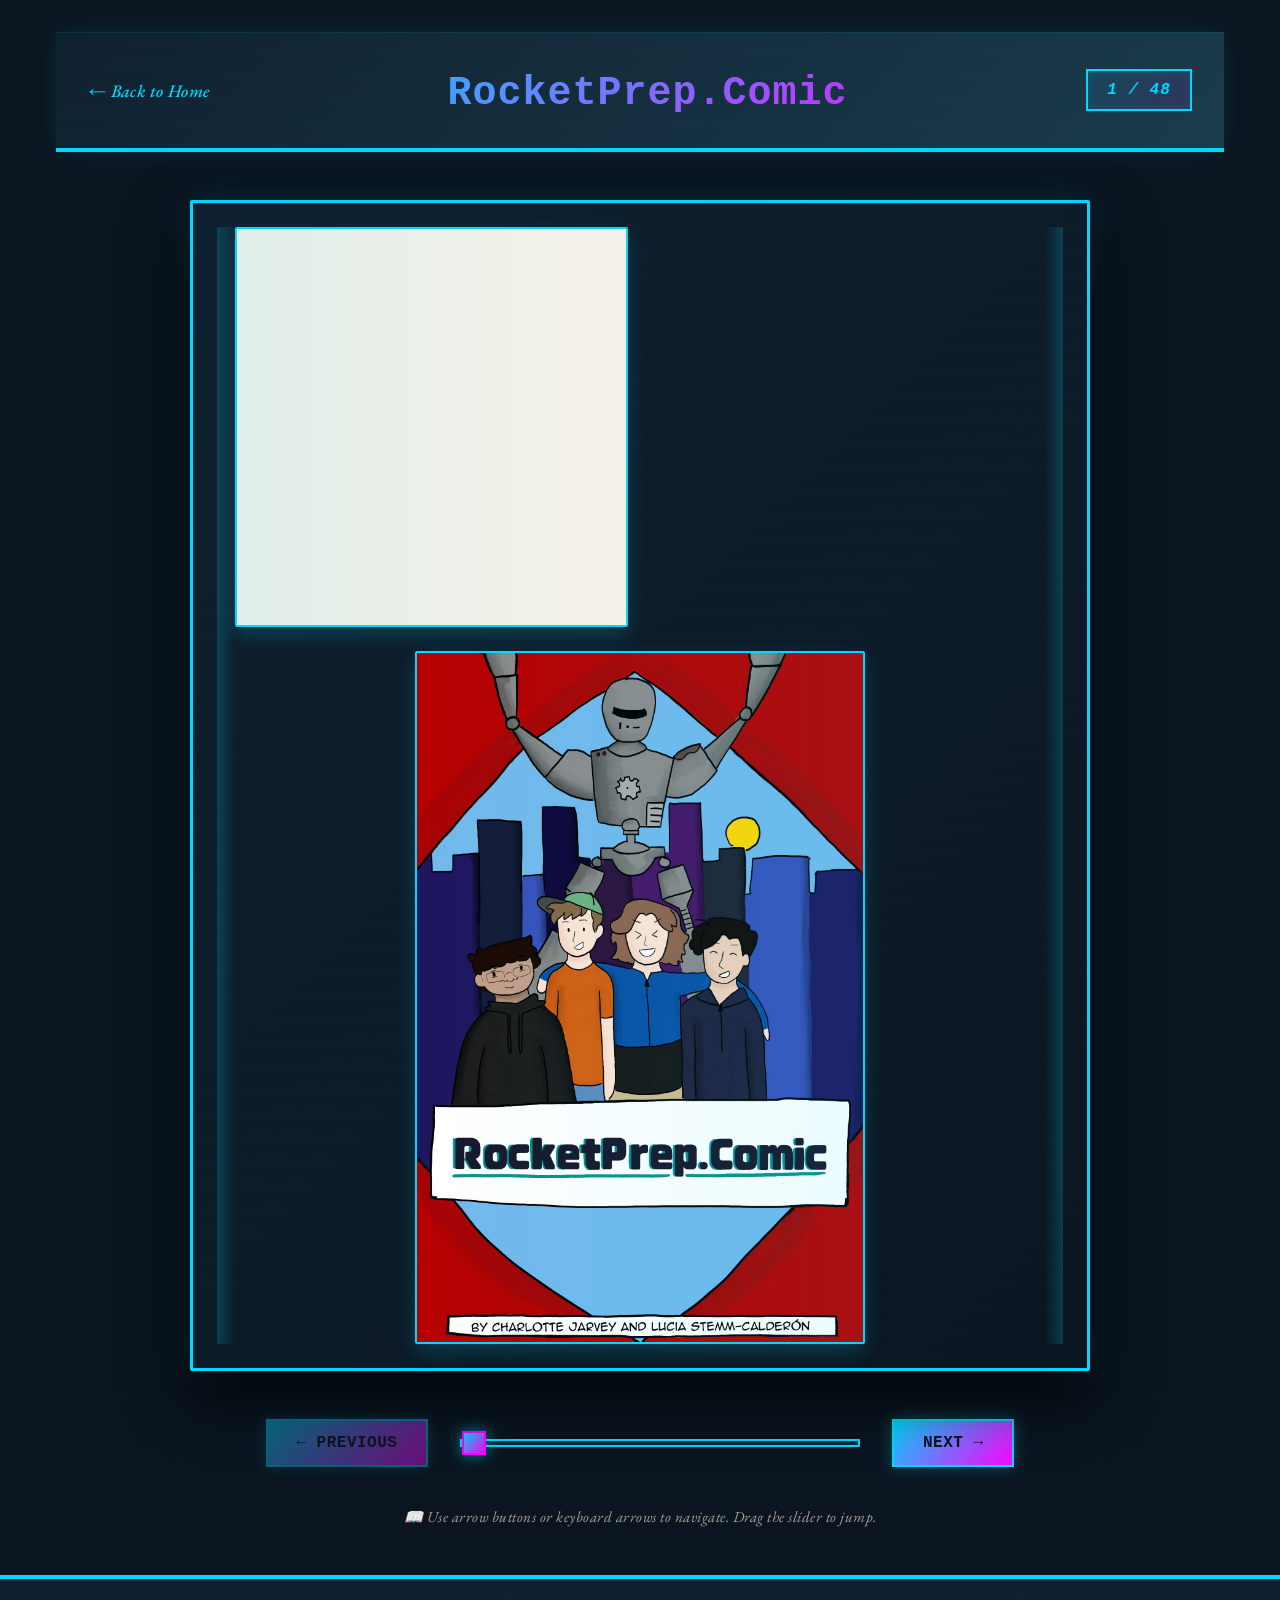
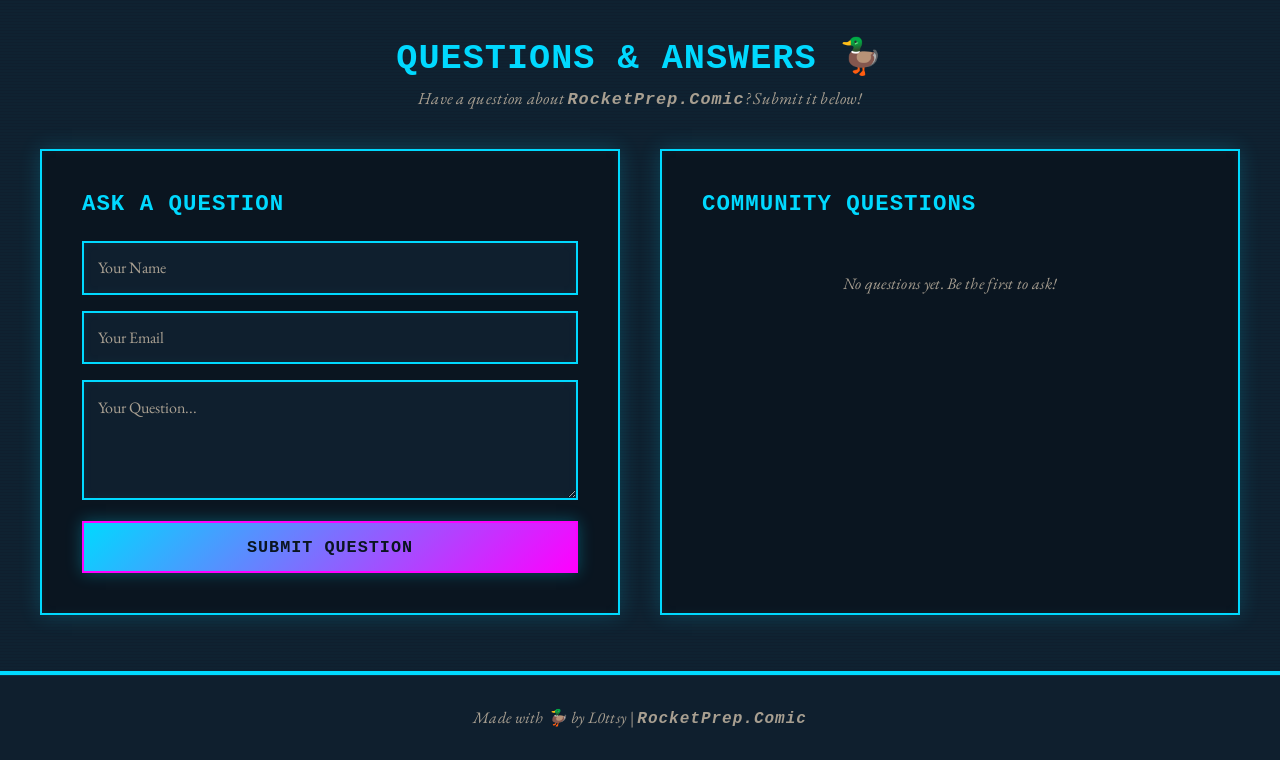
==== commit 7e78af8a: "Update index.html" ====
--- a/rocketprep-comic/index.html
+++ b/rocketprep-comic/index.html
@@ -4,7 +4,7 @@
     <meta charset="UTF-8">
     <meta name="viewport" content="width=device-width, initial-scale=1.0">
     <title>RocketPrep.Comic - Flipbook Reader</title>
-    <link rel="stylesheet" href="comic.css?v=3">
+    <link rel="stylesheet" href="comic.css?v=2">
 </head>
 <body>
     <div class="comic-container">
@@ -13,7 +13,7 @@
             <a href="../index.html" class="back-button">← Back to Home</a>
             <h1><span class="rocket-prep-font">RocketPrep.Comic</span> </h1>
             <div class="page-counter">
-                <span id="current-page">1</span> / <span id="total-pages">49</span>
+                <span id="current-page">1</span> / <span id="total-pages">48</span>
             </div>
         </header>
 
@@ -43,45 +43,68 @@
             <button id="prev-button" class="nav-button">← Previous</button>
             
             <div class="slider-container">
-                <input type="range" id="page-slider" min="0" max="48" value="0" class="page-slider">
+                <input type="range" id="page-slider" min="0" max="47" value="0" class="page-slider">
             </div>
             
             <button id="next-button" class="nav-button">Next →</button>
         </div>
 
-        <!-- Community Questions Section -->
-        <section class="qna-section">
-            <h2>Community Questions</h2>
-            
-            <!-- Q&A Form -->
-            <div class="qna-form-container">
+        <!-- Navigation Info -->
+        <div class="nav-info">
+            <p>📖 Use arrow buttons or keyboard arrows to navigate. Drag the slider to jump.</p>
+        </div>
+    </div>
+
+    <!-- Q&A Section -->
+    <section class="qna-section">
+        <h2>Questions & Answers 🦆</h2>
+        <p>Have a question about <span class="rocket-prep-font">RocketPrep.Comic</span>? Submit it below!</p>
+        
+        <div class="qna-container">
+            <!-- Question Submission Form -->
+            <div class="qna-form">
                 <h3>Ask a Question</h3>
                 <form id="qna-form">
-                    <div class="form-group">
-                        <label for="name">Name:</label>
-                        <input type="text" id="name" required>
-                    </div>
-                    <div class="form-group">
-                        <label for="email">Email:</label>
-                        <input type="email" id="email" required>
-                    </div>
-                    <div class="form-group">
-                        <label for="question">Question:</label>
-                        <textarea id="question" required></textarea>
-                    </div>
-                    <button type="submit" class="submit-btn">Submit Question</button>
-                    <div id="form-message" class="form-message"></div>
+                    <input 
+                        type="text" 
+                        id="name" 
+                        placeholder="Your Name" 
+                        required
+                        class="form-input"
+                    >
+                    <input 
+                        type="email" 
+                        id="email" 
+                        placeholder="Your Email" 
+                        required
+                        class="form-input"
+                    >
+                    <textarea 
+                        id="question" 
+                        placeholder="Your Question..." 
+                        required
+                        class="form-textarea"
+                    ></textarea>
+                    <button type="submit" class="submit-button">Submit Question</button>
                 </form>
+                <div id="form-message" class="form-message"></div>
             </div>
-            
-            <!-- Q&A List -->
-            <div class="qna-list-container">
-                <h3>Questions & Answers</h3>
-                <div id="qna-list" class="qna-list"></div>
+
+            <!-- Q&A Display -->
+            <div class="qna-display">
+                <h3>Community Questions</h3>
+                <div id="qna-list" class="qna-list">
+                    <p class="empty-state">No questions yet. Be the first to ask!</p>
+                </div>
             </div>
-        </section>
-    </div>
+        </div>
+    </section>
 
-    <script src="comic.js"></script>
+    <!-- Footer -->
+    <footer>
+        <p>Made with 🦆 by L0ttsy | <span class="rocket-prep-font">RocketPrep.Comic</span></p>
+    </footer>
+
+    <script src="comic.js?v=2"></script>
 </body>
 </html>
--- a/rocketprep-comic/comic.css
+++ b/rocketprep-comic/comic.css
@@ -185,7 +185,7 @@
     border-radius: 2px;
     overflow: hidden;
     box-shadow: 0 8px 20px rgba(0, 217, 255, 0.2);
-    aspect-ratio: 9 / 12;
+    aspect-ratio: auto;
     display: flex;
     align-items: center;
     justify-content: center;
@@ -653,4 +653,4 @@
     .qna-display {
         padding: 1.5rem;
     }
-}+}
